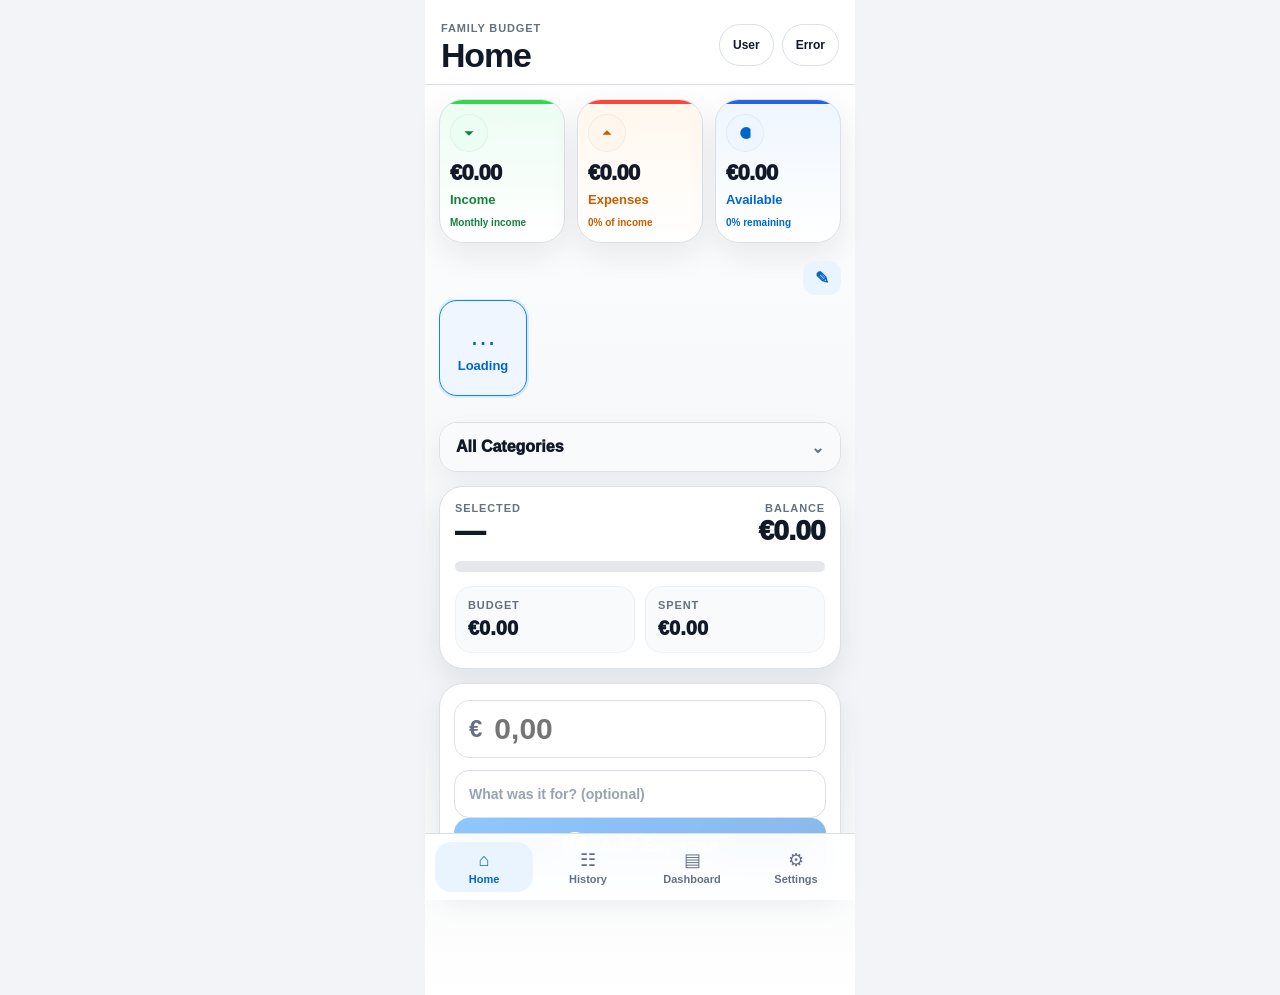
==== home-v2/index.html @ cb3c1483 "Phase 15.2 performance fix" ====
<!doctype html>
<html lang="el">
<head>
<meta charset="UTF-8"><meta name="viewport" content="width=device-width,initial-scale=1,viewport-fit=cover">
<title>Family Budget — Phase 15.2 Performance Fix</title>
<link rel="stylesheet" href="home-v2.css">
</head>
<body>
<main class="app">
<header class="header">
      <div><span>Family Budget</span><h1 id="pageTitleV2">Home</h1></div>

      <div class="header-controls-v2">
        <div class="user-picker-v2">
          <button id="userPillV2" type="button">User</button>
          <div id="userMenuV2" class="header-menu-v2 hidden"></div>
        </div>

        <div class="month-picker-v2">
          <button id="monthPill" type="button">Loading...</button>
          <div id="monthMenuV2" class="header-menu-v2 hidden"></div>
        </div>
      </div>
    </header>

<div id="homeView"><section class="summary">
<article class="card income"><i></i><div class="icon" aria-hidden="true">
      <svg viewBox="0 0 24 24"><path d="M12 3v12"/><path d="m7 10 5 5 5-5"/><path d="M5 21h14"/></svg>
    </div><strong id="incomeValue">€0.00</strong><span>Income</span><small>Monthly income</small></article>
<article class="card expenses"><i></i><div class="icon" aria-hidden="true">
      <svg viewBox="0 0 24 24"><path d="M12 21V9"/><path d="m7 14 5-5 5 5"/><path d="M5 3h14"/></svg>
    </div><strong id="expensesValue">€0.00</strong><span>Expenses</span><small id="expensesMeta">0% of income</small></article>
<article class="card available"><i></i><div class="icon" aria-hidden="true">
      <svg viewBox="0 0 24 24"><path d="M18 7.5A6.5 6.5 0 1 0 18 16.5"/><path d="M5 10h8"/><path d="M5 14h8"/></svg>
    </div><strong id="availableValue">€0.00</strong><span>Available</span><small id="availableMeta">0% remaining</small></article>
</section>

<section class="quick">
  <div class="quick-tools-v2">
    <button id="editQuickBtn" type="button" aria-label="Edit quick categories">✎</button>
  </div>
  <div id="quickCategories" class="chips">
    <button class="chip active"><span>…</span><strong>Loading</strong></button>
  </div>
</section>

<details class="all-categories-v2">
  <summary>All Categories</summary>
  <div class="all-categories-content-v2">
    <select id="categorySelectV2"></select>
  </div>
</details>

<section id="categoryStatusCardV2" class="category-status-v2">
  <div class="category-status-head-v2">
    <div>
      <span>Selected</span>
      <strong id="selectedCategoryNameV2">—</strong>
    </div>
    <div class="category-balance-v2">
      <span>Balance</span>
      <strong id="categoryBalanceV2">€0.00</strong>
    </div>
  </div>

  <div class="category-progress-track-v2">
    <div id="categoryProgressFillV2" class="category-progress-fill-v2"></div>
  </div>

  <div class="category-stats-v2">
    <div>
      <span>Budget</span>
      <strong id="categoryBudgetV2">€0.00</strong>
    </div>
    <div>
      <span>Spent</span>
      <strong id="categorySpentV2">€0.00</strong>
    </div>
  </div>
</section>

<section class="amount">

<div class="amount-field"><span>€</span><input id="amountInputV2" placeholder="0,00" inputmode="decimal"></div>
      <div class="expense-note-field-v2">
        <input id="expenseNoteV2" type="text" maxlength="80" placeholder="What was it for? (optional)" autocomplete="off">
      </div>
<button id="addExpenseBtnV2" class="add" type="button"><span>＋</span>Add Expense</button>
</section>

<div id="homeMessage" class="home-message hidden"></div>

</div>

    
    <section id="historyViewV2" class="history-view-v2 hidden">
      <section class="history-hero-v2">
        <div>
          <span>Transactions</span>
          <strong id="historyCountV2">0</strong>
        </div>
        <div>
          <span>Total</span>
          <strong id="historyTotalV2">€0.00</strong>
        </div>
      </section>

      <section class="history-controls-v2">
        <label>
          <span>Month</span>
          <select id="historyMonthFilterV2"></select>
        </label>

        <label>
          <span>User</span>
          <select id="historyUserFilterV2"></select>
        </label>

        <button id="refreshHistoryBtnV2" type="button">Refresh</button>
      </section>

      <div id="historyStatusV2" class="history-status-v2">History is ready.</div>
      <div id="historyListV2" class="history-list-v2"></div>
    </section>


    <section id="dashboardViewV2" class="dashboard-view-v2 hidden">
      <section class="dashboard-summary-v2">
        <article class="dashboard-card-v2 income"><span>Income</span><strong id="dashboardIncomeV2">€0.00</strong></article>
        <article class="dashboard-card-v2 expenses"><span>Expenses</span><strong id="dashboardExpensesV2">€0.00</strong></article>
        <article class="dashboard-card-v2 available"><span>Available</span><strong id="dashboardAvailableV2">€0.00</strong></article>
      </section>
      <section class="dashboard-overview-v2">
        <div class="dashboard-overview-head-v2">
          <div><span>Monthly progress</span><strong id="dashboardSpentPercentV2">0%</strong></div>
          <button id="refreshDashboardBtnV2" type="button">Refresh</button>
        </div>
        <div class="dashboard-progress-track-v2"><div id="dashboardProgressFillV2" class="dashboard-progress-fill-v2"></div></div>
      </section>
      <section class="user-spending-donut-v2" aria-label="Spending by user">
        <div class="donut-wrap-v2">
          <svg class="donut-svg-v2" viewBox="0 0 220 220" role="img" aria-label="User spending proportions">
            <circle class="donut-track-v2" cx="110" cy="110" r="76"></circle>
            <circle id="donutChristosV2" class="donut-segment-v2 christos" cx="110" cy="110" r="76"></circle>
            <circle id="donutGiannaV2" class="donut-segment-v2 gianna" cx="110" cy="110" r="76"></circle>
          </svg>

          <div class="donut-center-v2">
            <div class="donut-user-v2">
              <span class="person-icon-v2 man" aria-hidden="true">
                <i class="person-head-v2"></i><i class="person-body-v2"></i>
              </span>
              <strong id="donutChristosPercentV2">0%</strong>
              <small>Χρήστος</small>
            </div>

            <div class="donut-divider-v2"></div>

            <div class="donut-user-v2">
              <span class="person-icon-v2 woman" aria-hidden="true">
                <i class="person-head-v2"></i><i class="person-body-v2"></i>
              </span>
              <strong id="donutGiannaPercentV2">0%</strong>
              <small>Γιάννα</small>
            </div>
          </div>
        </div>

        <div class="donut-amounts-v2">
          <span><i class="dot-v2 christos"></i><strong id="donutChristosAmountV2">€0</strong></span>
          <span><i class="dot-v2 gianna"></i><strong id="donutGiannaAmountV2">€0</strong></span>
        </div>
      </section>

      <section class="income-editor-v2">
        <div class="dashboard-section-title-v2">
          <h2>Income Sources</h2>
          <strong id="incomeEditorTotalV2">€0</strong>
        </div>

        <div class="income-source-grid-v2">
          <label><span>EMSA</span><input id="incomeEmsaV2" type="number" inputmode="decimal" min="0" step="0.01"></label>
          <label><span>ΘΕΜΑ</span><input id="incomeThemaV2" type="number" inputmode="decimal" min="0" step="0.01"></label>
          <label><span>GIOCHI</span><input id="incomeGiochiV2" type="number" inputmode="decimal" min="0" step="0.01"></label>
          <label><span>OTHER</span><input id="incomeOtherV2" type="number" inputmode="decimal" min="0" step="0.01"></label>
        </div>

        <button id="saveIncomeSourcesBtnV2" class="save-income-btn-v2" type="button">Save Income</button>
      </section>

      <section class="dashboard-categories-v2">
        <div class="dashboard-section-title-v2"><h2>Categories</h2><span id="dashboardCategoryCountV2">0</span></div>
        <div id="dashboardCategoryListV2" class="dashboard-category-list-v2"></div>
      </section>
    </section>

<section id="settingsView" class="settings-view hidden">
      <div class="settings-simple-head-v2">
        <h2>Settings</h2>
      </div>

      <details class="settings-menu-v2">
        <summary>Quick Categories</summary>
        <div class="settings-menu-content-v2">
          <p>Select up to 8 categories. Changes are saved on this device.</p>
          <div id="quickCategorySettings" class="settings-list"></div>
        </div>
      </details>


      <details class="settings-menu-v2" id="manageCategoriesMenuV2">
        <summary>Manage Categories</summary>
        <div class="settings-menu-content-v2">
          <p>Create, rename, reorder or remove expense categories. Icons use stable library IDs.</p>

          <div class="category-editor-card-v2">
            <input id="categoryNameInputV2" type="text" maxlength="40" placeholder="Category name">
            <input id="categoryBudgetInputV2" type="number" inputmode="decimal" min="0" step="0.01" placeholder="Initial budget">
            <label class="category-editor-label-v2">Icon
              <select id="categoryIconSelectV2"></select>
            </label>
            <label class="category-editor-label-v2">SVG Color
              <input id="categoryIconColorInputV2" type="color" value="#6f8f7a">
            </label>
            <label class="category-editor-label-v2">Background Color
              <input id="categoryBackgroundColorInputV2" type="color" value="#eef3ef">
            </label>
            <label class="category-transparent-label-v2">
              <input id="categoryTransparentBackgroundV2" type="checkbox">
              <span>Transparent background</span>
            </label>
            <div id="categoryStylePreviewV2" class="category-style-preview-v2" aria-label="Icon style preview"></div>
            <button id="addCategoryBtnV2" class="save-budgets-btn-v2" type="button">Add Category</button>
          </div>

          <div id="manageCategoryListV2" class="manage-category-list-v2"></div>
        </div>
      </details>

      <details class="settings-menu-v2">
        <summary>Edit Budget</summary>
        <div class="settings-menu-content-v2">
          <p>Edit the monthly budget for each expense category.</p>
          <div id="editBudgetListV2" class="edit-budget-list-v2"></div>
          <button id="saveBudgetsBtnV2" class="save-budgets-btn-v2" type="button">
            Save Budgets
          </button>
        </div>
      </details>

      <details class="settings-menu-v2">
        <summary>Month Management</summary>
        <div class="settings-menu-content-v2">
          <select id="monthManagementSelectV2"></select>

          <button id="createNextMonthBtnV2" class="month-action-v2 create" type="button">
            Create Next Month
          </button>

          <button id="clearMonthBtnV2" class="month-action-v2 clear" type="button">
            Clear Month Data
          </button>

          <button id="deleteMonthBtnV2" class="month-action-v2 delete" type="button">
            Delete Month
          </button>

          <p>
            Create makes the next month from the latest monthly sheet.
            Clear resets monthly expenses and removes that month's history.
            Delete removes the entire monthly sheet and its history.
          </p>
        </div>
      </details>
    </section>

    <nav>
      <button id="homeNavBtn" class="active" type="button">⌂<span>Home</span></button>
      <button id="historyNavBtn" type="button">☷<span>History</span></button>
      <button id="dashboardNavBtn" type="button">▤<span>Dashboard</span></button>
      <button id="settingsNavBtn" type="button">⚙<span>Settings</span></button>
    </nav>
</main>
<script src="config.js"></script>
<script src="home-v2.js"></script>
</body>
</html>
---- home-v2/home-v2.css ----
:root{--bg:#f6f7fb;--surface:#fff;--text:#101828;--muted:#667085;--line:#e4e7ec;--green:#16a34a;--red:#ef4444;--blue:#2563eb;--purple:#6d28d9;--shadow:0 14px 36px rgba(16,24,40,.075)}
*{box-sizing:border-box;-webkit-tap-highlight-color:transparent}body{margin:0;background:#d7dce7;font-family:-apple-system,BlinkMacSystemFont,"SF Pro Display","Segoe UI",Arial,sans-serif;color:var(--text)}
.app{width:min(430px,100vw);min-height:100vh;margin:0 auto;background:linear-gradient(180deg,#fff 0%,var(--bg) 70%,#fff 100%);padding-bottom:92px}
.header{display:flex;align-items:flex-end;justify-content:space-between;padding:calc(18px + env(safe-area-inset-top)) 16px 12px;background:rgba(255,255,255,.94);border-bottom:1px solid rgba(16,24,40,.06)}
.header span{color:var(--muted);font-size:11px;font-weight:850;letter-spacing:.08em;text-transform:uppercase}.header h1{margin:2px 0 0;font-size:34px;line-height:1;letter-spacing:-1.2px}
.header button{border:1px solid #dde3ec;background:#f8fafc;color:var(--text);border-radius:999px;padding:12px 15px;font-size:13px;font-weight:900}
.summary{display:grid;grid-template-columns:1fr 1fr;gap:12px;padding:14px}
.card{position:relative;min-height:138px;overflow:hidden;border:1px solid var(--line);border-radius:24px;padding:16px 14px 14px;background:#fff;box-shadow:var(--shadow)}
.card i{position:absolute;left:0;top:0;right:0;height:4px}.card .icon{width:44px;height:44px;display:grid;place-items:center;border-radius:50%;background:rgba(255,255,255,.8);box-shadow:inset 0 0 0 1px rgba(16,24,40,.05);font-size:24px;font-weight:900;margin-bottom:12px}
.card strong{display:block;font-size:28px;line-height:1;letter-spacing:-1px;font-weight:950;margin-bottom:8px}.card span{display:block;font-size:15px;font-weight:900;margin-bottom:5px}.card small{color:var(--muted);font-size:12px;font-weight:800}
.income{background:linear-gradient(180deg,#ecfdf3 0%,#fff 100%)}.income i{background:var(--green)}.income span{color:#14833b}
.expenses{background:linear-gradient(180deg,#fff1f2 0%,#fff 100%)}.expenses i{background:var(--red)}.expenses span{color:#dc2626}
.available{grid-column:1/-1;background:linear-gradient(180deg,#eff6ff 0%,#fff 100%)}.available i{background:var(--blue)}.available span{color:var(--blue)}.available strong{font-size:36px}
.quick{padding:0 14px;margin:4px 0 18px}.title{display:flex;align-items:center;justify-content:space-between;margin-bottom:12px}.title h2{margin:0;font-size:22px;line-height:1;letter-spacing:-.45px}
.title button{width:38px;height:34px;border:0;border-radius:12px;background:#f4f0ff;color:var(--purple);font-size:17px;font-weight:900}
.chips{display:flex;gap:10px;overflow-x:auto;padding:1px 0 8px;scrollbar-width:none}.chips::-webkit-scrollbar{display:none}
.chip{flex:0 0 88px;height:96px;border-radius:18px;border:1px solid #dce2ea;background:#fff;color:var(--text);box-shadow:0 10px 26px rgba(16,24,40,.06);display:flex;flex-direction:column;align-items:center;justify-content:center;gap:8px;padding:10px}
.chip span{font-size:27px;line-height:1}.chip strong{font-size:13px;font-weight:850;white-space:nowrap}.chip.active{border-color:var(--green);background:#ecfdf3;color:#087531;box-shadow:0 0 0 2px rgba(22,163,74,.13),0 10px 26px rgba(16,24,40,.06)}
.amount{margin:0 14px 14px;padding:14px;border:1px solid var(--line);border-radius:24px;background:#fff;box-shadow:var(--shadow)}
.amount-title{display:flex;justify-content:space-between;align-items:center;margin-bottom:10px}.amount-title label{font-size:18px;font-weight:950}.amount-title span{border:1px solid var(--line);background:#f3f4f6;border-radius:999px;padding:7px 12px;font-size:12px;font-weight:850}
.amount-field{height:58px;border:1px solid #dce2ea;border-radius:15px;display:flex;align-items:center;gap:10px;padding:0 14px;margin-bottom:12px}.amount-field span{color:var(--muted);font-size:24px;font-weight:850}.amount-field input{width:100%;border:0;outline:0;font-size:30px;font-weight:850;color:var(--text);background:transparent}
.add{width:100%;min-height:56px;border:0;border-radius:15px;color:#fff;background:linear-gradient(135deg,#11a052,#087a3b);box-shadow:0 14px 28px rgba(8,122,59,.22);font-size:19px;font-weight:950;display:flex;align-items:center;justify-content:center;gap:10px}
.add span{width:28px;height:28px;display:grid;place-items:center;border-radius:50%;background:#fff;color:#0b8a43}
.advanced{margin:0 14px 90px;border-radius:20px;border:1px solid var(--line);background:#fff;box-shadow:0 12px 30px rgba(16,24,40,.05);overflow:hidden}.advanced summary{padding:16px;cursor:pointer;list-style:none;background:#faf7ff;color:var(--purple);font-weight:950}
.advanced-content{display:grid;gap:10px;padding:14px}.user,select{width:100%;min-height:46px;border:1px solid var(--line);border-radius:15px;background:#fff;color:var(--text);font-weight:850;padding:0 14px}.user.active{background:#ecfdf3;color:#087531;border-color:var(--green)}
nav{position:fixed;left:50%;bottom:0;transform:translateX(-50%);width:min(430px,100vw);display:grid;grid-template-columns:repeat(4,1fr);gap:6px;padding:8px 10px calc(8px + env(safe-area-inset-bottom));background:rgba(255,255,255,.94);border-top:1px solid var(--line);backdrop-filter:blur(18px)}
nav button{min-height:50px;border:0;border-radius:16px;background:transparent;color:var(--muted);display:flex;flex-direction:column;align-items:center;justify-content:center;gap:2px;font-size:18px}nav button span{font-size:11px;font-weight:850}nav button.active{background:#ede9fe;color:var(--purple)}


/* Phase 3.1 — Configurable Quick Categories */
.hidden{display:none!important}

.settings-view{
  padding:18px 14px 110px;
  min-height:calc(100vh - 80px);
  background:linear-gradient(180deg,#fff 0%,var(--bg) 100%);
}

.settings-head{
  display:flex;
  align-items:center;
  justify-content:space-between;
  gap:16px;
  margin-bottom:8px;
}

.settings-head span{
  color:var(--muted);
  font-size:11px;
  font-weight:850;
  letter-spacing:.08em;
  text-transform:uppercase;
}

.settings-head h2{
  margin:2px 0 0;
  font-size:30px;
  letter-spacing:-.8px;
}

.settings-head button{
  border:0;
  border-radius:999px;
  padding:10px 16px;
  background:#ede9fe;
  color:var(--purple);
  font-weight:900;
}

.settings-view>p{
  margin:0 0 16px;
  color:var(--muted);
  font-size:14px;
  line-height:1.45;
}

.settings-list{
  display:grid;
  gap:10px;
}

.settings-category{
  min-height:58px;
  display:grid;
  grid-template-columns:42px 1fr auto;
  align-items:center;
  gap:12px;
  padding:9px 12px;
  border:1px solid var(--line);
  border-radius:17px;
  background:#fff;
  box-shadow:0 8px 22px rgba(16,24,40,.05);
}

.settings-category .settings-icon{
  width:42px;
  height:42px;
  display:grid;
  place-items:center;
  border-radius:13px;
  background:#f8fafc;
  font-size:22px;
}

.settings-category strong{
  display:block;
  font-size:14px;
  line-height:1.2;
}

.settings-category small{
  display:block;
  margin-top:3px;
  color:var(--muted);
  font-size:11px;
}

.settings-category input{
  width:22px;
  height:22px;
  accent-color:var(--green);
}

.settings-category.disabled{
  opacity:.48;
}


/* Phase 5 — Integration */
.month-picker-v2{
  position:relative;
}

.month-menu-v2{
  position:absolute;
  right:0;
  top:calc(100% + 8px);
  z-index:50;
  min-width:150px;
  max-height:260px;
  overflow:auto;
  padding:6px;
  border:1px solid var(--line);
  border-radius:16px;
  background:#fff;
  box-shadow:0 18px 48px rgba(16,24,40,.16);
}

.month-menu-v2 button{
  width:100%;
  min-height:42px;
  border:0;
  border-radius:11px;
  padding:0 12px;
  text-align:left;
  background:transparent;
  color:var(--text);
  font-weight:850;
}

.month-menu-v2 button.active{
  background:#ede9fe;
  color:var(--purple);
}

.user-grid-v2{
  display:grid;
  grid-template-columns:1fr 1fr;
  gap:10px;
}

.home-message{
  position:fixed;
  left:50%;
  bottom:88px;
  transform:translateX(-50%);
  z-index:90;
  width:min(390px,calc(100vw - 28px));
  padding:13px 15px;
  border-radius:15px;
  background:#101828;
  color:#fff;
  font-size:14px;
  font-weight:800;
  text-align:center;
  box-shadow:0 16px 40px rgba(16,24,40,.24);
}

.home-message.success{background:#087a3b}
.home-message.error{background:#b42318}

.add:disabled{
  opacity:.46;
  box-shadow:none;
  cursor:not-allowed;
}


/* Phase 5.1 — Home layout refinement */
.header{
  align-items:center;
}

.header-controls-v2{
  display:flex;
  align-items:center;
  gap:8px;
}

.user-picker-v2,
.month-picker-v2{
  position:relative;
}

.user-picker-v2>button,
.month-picker-v2>button{
  min-height:42px;
  border:1px solid #dde3ec;
  background:#f8fafc;
  color:var(--text);
  border-radius:999px;
  padding:0 13px;
  font-size:12px;
  font-weight:900;
  white-space:nowrap;
}

.header-menu-v2{
  position:absolute;
  right:0;
  top:calc(100% + 8px);
  z-index:70;
  min-width:145px;
  max-height:270px;
  overflow:auto;
  padding:6px;
  border:1px solid var(--line);
  border-radius:16px;
  background:#fff;
  box-shadow:0 18px 48px rgba(16,24,40,.16);
}

.header-menu-v2 button{
  width:100%;
  min-height:42px;
  border:0;
  border-radius:11px;
  padding:0 12px;
  text-align:left;
  background:transparent;
  color:var(--text);
  font-weight:850;
}

.header-menu-v2 button.active{
  background:#ecfdf3;
  color:#087531;
}

.quick{
  position:relative;
  padding-top:2px;
  margin-top:2px;
}

.quick-tools-v2{
  display:flex;
  justify-content:flex-end;
  height:34px;
  margin-bottom:4px;
}

.quick-tools-v2 button{
  width:38px;
  height:34px;
  border:0;
  border-radius:12px;
  background:#f4f0ff;
  color:var(--purple);
  font-size:17px;
  font-weight:900;
}

.all-categories-v2{
  margin:0 14px 14px;
  border:1px solid var(--line);
  border-radius:18px;
  background:#fff;
  box-shadow:0 10px 26px rgba(16,24,40,.05);
  overflow:hidden;
}

.all-categories-v2 summary{
  list-style:none;
  cursor:pointer;
  padding:15px 16px;
  color:var(--purple);
  background:#faf7ff;
  font-weight:950;
}

.all-categories-v2 summary::-webkit-details-marker{
  display:none;
}

.all-categories-v2 summary::after{
  content:"⌄";
  float:right;
  color:var(--muted);
}

.all-categories-v2[open] summary::after{
  transform:rotate(180deg);
}

.all-categories-content-v2{
  padding:12px 14px 14px;
}

.all-categories-content-v2 select{
  width:100%;
  min-height:48px;
  border:1px solid var(--line);
  border-radius:14px;
  background:#fff;
  color:var(--text);
  font-weight:850;
  padding:0 14px;
}

.category-status-v2{
  margin:0 14px 14px;
  padding:15px;
  border:1px solid var(--line);
  border-radius:24px;
  background:#fff;
  box-shadow:var(--shadow);
}

.category-status-head-v2{
  display:flex;
  align-items:flex-start;
  justify-content:space-between;
  gap:16px;
}

.category-status-head-v2 span,
.category-stats-v2 span{
  display:block;
  color:var(--muted);
  font-size:11px;
  font-weight:900;
  letter-spacing:.08em;
  text-transform:uppercase;
}

.category-status-head-v2 strong{
  display:block;
  margin-top:3px;
  color:var(--text);
  font-size:30px;
  line-height:1;
  font-weight:950;
  letter-spacing:-.7px;
}

.category-balance-v2{
  text-align:right;
}

.category-balance-v2 strong{
  font-size:28px;
}

.category-progress-track-v2{
  height:11px;
  margin:14px 0;
  overflow:hidden;
  border-radius:999px;
  background:#e5e7eb;
}

.category-progress-fill-v2{
  width:0;
  height:100%;
  border-radius:999px;
  background:#22c55e;
  transition:width .22s ease, background-color .22s ease;
}

.category-progress-fill-v2.warning{
  background:#f59e0b;
}

.category-progress-fill-v2.danger{
  background:#ef4444;
}

.category-stats-v2{
  display:grid;
  grid-template-columns:1fr 1fr;
  gap:10px;
}

.category-stats-v2>div{
  padding:12px;
  border:1px solid #eef2f7;
  border-radius:16px;
  background:#f8fafc;
}

.category-stats-v2 strong{
  display:block;
  margin-top:6px;
  color:var(--text);
  font-size:20px;
  font-weight:950;
}

@media (max-width:380px){
  .header{
    align-items:flex-start;
  }

  .header-controls-v2{
    flex-direction:column;
    align-items:stretch;
    gap:5px;
  }

  .user-picker-v2>button,
  .month-picker-v2>button{
    min-height:36px;
    padding:0 10px;
    font-size:11px;
  }
}

/* Phase 5.2 — Clean Amount */
.amount{padding-top:16px}
.amount-field{margin-top:0}


/* Phase 6 — History V2 */
.history-view-v2{
  padding:14px 14px 108px;
  min-height:calc(100vh - 82px);
  background:linear-gradient(180deg,#ffffff 0%,var(--bg) 100%);
}

.history-hero-v2{
  display:grid;
  grid-template-columns:1fr 1fr;
  gap:12px;
  margin-bottom:14px;
}

.history-hero-v2>div{
  min-height:118px;
  padding:16px;
  border:1px solid var(--line);
  border-radius:24px;
  background:#fff;
  box-shadow:var(--shadow);
}

.history-hero-v2>div:first-child{
  background:linear-gradient(180deg,#f5f3ff 0%,#fff 100%);
}

.history-hero-v2>div:last-child{
  background:linear-gradient(180deg,#eff6ff 0%,#fff 100%);
}

.history-hero-v2 span{
  display:block;
  color:var(--muted);
  font-size:12px;
  font-weight:900;
  letter-spacing:.06em;
  text-transform:uppercase;
}

.history-hero-v2 strong{
  display:block;
  margin-top:12px;
  color:var(--text);
  font-size:30px;
  line-height:1;
  font-weight:950;
  letter-spacing:-.9px;
}

.history-controls-v2{
  display:grid;
  grid-template-columns:1fr 1fr;
  gap:10px;
  margin-bottom:12px;
}

.history-controls-v2 label{
  display:grid;
  gap:6px;
}

.history-controls-v2 label span{
  color:var(--muted);
  font-size:12px;
  font-weight:900;
}

.history-controls-v2 select{
  width:100%;
  min-height:48px;
  border:1px solid var(--line);
  border-radius:15px;
  background:#fff;
  color:var(--text);
  padding:0 12px;
  font-size:14px;
  font-weight:850;
  box-shadow:0 8px 20px rgba(16,24,40,.04);
}

.history-controls-v2>button{
  grid-column:1 / -1;
  min-height:48px;
  border:0;
  border-radius:15px;
  background:#ede9fe;
  color:var(--purple);
  font-size:15px;
  font-weight:950;
}

.history-status-v2{
  margin:4px 0 12px;
  color:var(--muted);
  font-size:12px;
  font-weight:800;
  text-align:center;
}

.history-list-v2{
  display:grid;
  gap:10px;
}

.history-item-v2{
  display:grid;
  grid-template-columns:46px 1fr auto;
  gap:12px;
  align-items:center;
  padding:13px;
  border:1px solid var(--line);
  border-radius:20px;
  background:#fff;
  box-shadow:0 10px 26px rgba(16,24,40,.05);
}

.history-icon-v2{
  width:46px;
  height:46px;
  display:grid;
  place-items:center;
  border-radius:15px;
  background:#f8fafc;
  font-size:23px;
}

.history-main-v2{
  min-width:0;
}

.history-main-v2 strong{
  display:block;
  overflow:hidden;
  color:var(--text);
  font-size:15px;
  font-weight:950;
  text-overflow:ellipsis;
  white-space:nowrap;
}

.history-meta-v2{
  display:block;
  margin-top:5px;
  color:var(--muted);
  font-size:11px;
  font-weight:800;
  line-height:1.35;
}

.history-action-v2{
  display:inline-flex;
  align-items:center;
  margin-top:7px;
  padding:4px 8px;
  border-radius:999px;
  font-size:10px;
  font-weight:950;
  text-transform:uppercase;
}

.history-action-v2.added{
  background:#ecfdf3;
  color:#087531;
}

.history-action-v2.undo,
.history-action-v2.undone{
  background:#fff7ed;
  color:#b54708;
}

.history-side-v2{
  text-align:right;
}

.history-side-v2 strong{
  display:block;
  color:var(--text);
  font-size:17px;
  font-weight:950;
  white-space:nowrap;
}

.history-delete-v2{
  width:auto;
  min-height:32px;
  margin-top:7px;
  padding:0 10px;
  border:1px solid #fecaca;
  border-radius:11px;
  background:#fff1f2;
  color:#b42318;
  font-size:11px;
  font-weight:900;
}

.history-empty-v2{
  padding:22px 16px;
  border:1px dashed #d0d5dd;
  border-radius:20px;
  background:#fff;
  color:var(--muted);
  font-size:14px;
  font-weight:850;
  text-align:center;
}

@media (max-width:370px){
  .history-item-v2{
    grid-template-columns:42px 1fr;
  }

  .history-side-v2{
    grid-column:2;
    text-align:left;
  }
}

/* Phase 7 — Dashboard V2 */
.dashboard-view-v2{padding:14px 14px 108px;min-height:calc(100vh - 82px);background:linear-gradient(180deg,#fff 0%,var(--bg) 100%)}
.dashboard-summary-v2{display:grid;grid-template-columns:1fr 1fr;gap:12px;margin-bottom:14px}
.dashboard-card-v2{min-height:118px;padding:16px;border:1px solid var(--line);border-radius:24px;background:#fff;box-shadow:var(--shadow)}
.dashboard-card-v2.income{background:linear-gradient(180deg,#ecfdf3 0%,#fff 100%)}
.dashboard-card-v2.expenses{background:linear-gradient(180deg,#fff1f2 0%,#fff 100%)}
.dashboard-card-v2.available{grid-column:1/-1;background:linear-gradient(180deg,#eff6ff 0%,#fff 100%)}
.dashboard-card-v2 span,.dashboard-overview-head-v2 span{display:block;color:var(--muted);font-size:12px;font-weight:900;letter-spacing:.06em;text-transform:uppercase}
.dashboard-card-v2 strong{display:block;margin-top:13px;color:var(--text);font-size:30px;line-height:1;font-weight:950;letter-spacing:-.9px}
.dashboard-card-v2.available strong{font-size:36px}
.dashboard-overview-v2,.dashboard-categories-v2{margin-bottom:14px;padding:16px;border:1px solid var(--line);border-radius:24px;background:#fff;box-shadow:var(--shadow)}
.dashboard-overview-head-v2{display:flex;align-items:center;justify-content:space-between;gap:16px}
.dashboard-overview-head-v2 strong{display:block;margin-top:4px;font-size:26px;font-weight:950}
.dashboard-overview-head-v2 button{min-height:40px;padding:0 14px;border:0;border-radius:13px;background:#ede9fe;color:var(--purple);font-weight:950}
.dashboard-progress-track-v2,.dashboard-category-progress-v2{height:10px;margin-top:14px;overflow:hidden;border-radius:999px;background:#e5e7eb}
.dashboard-progress-fill-v2,.dashboard-category-progress-v2>div{height:100%;border-radius:999px;background:#22c55e}
.warning{background:#f59e0b!important}.danger{background:#ef4444!important}
.dashboard-section-title-v2{display:flex;align-items:center;justify-content:space-between;margin-bottom:12px}
.dashboard-section-title-v2 h2{margin:0;font-size:22px}.dashboard-section-title-v2 span{min-width:34px;height:28px;display:grid;place-items:center;border-radius:999px;background:#f2f4f7;color:var(--muted);font-size:12px;font-weight:950}
.dashboard-category-list-v2{display:grid;gap:10px}
.dashboard-category-row-v2{padding:12px;border:1px solid #eef2f7;border-radius:18px;background:#f8fafc}
.dashboard-category-head-v2{display:grid;grid-template-columns:42px 1fr auto;gap:10px;align-items:center}
.dashboard-category-icon-v2{width:42px;height:42px;display:grid;place-items:center;border-radius:13px;background:#fff;font-size:21px}
.dashboard-category-main-v2 strong{display:block;overflow:hidden;text-overflow:ellipsis;white-space:nowrap;font-size:14px;font-weight:950}
.dashboard-category-main-v2 span,.dashboard-category-balance-v2 span{display:block;margin-top:4px;color:var(--muted);font-size:11px;font-weight:800}
.dashboard-category-balance-v2{text-align:right}.dashboard-category-balance-v2 strong{font-size:15px;font-weight:950}
.dashboard-empty-v2{padding:22px 16px;border:1px dashed #d0d5dd;border-radius:20px;color:var(--muted);font-size:14px;font-weight:850;text-align:center}

/* Phase 7.1 */
.summary{grid-template-columns:repeat(3,minmax(0,1fr));align-items:stretch}
.card{min-height:132px;padding:14px 10px 12px}
.card.available{grid-column:auto}
.card .icon{width:38px;height:38px;margin-bottom:10px;font-size:19px}
.card strong,.card.available strong{font-size:22px;letter-spacing:-.7px}
.card span{font-size:13px}
.card small{font-size:10px;line-height:1.25}
@media (max-width:360px){
  .summary{gap:8px;padding-left:10px;padding-right:10px}
  .card{padding-left:8px;padding-right:8px}
  .card strong,.card.available strong{font-size:20px}
}


/* Phase 8 — Editable Income Sources */
.income-editor-v2{
  margin-bottom:14px;
  padding:16px;
  border:1px solid var(--line);
  border-radius:24px;
  background:#fff;
  box-shadow:var(--shadow);
}

.income-editor-v2 .dashboard-section-title-v2 strong{
  color:#087531;
  font-size:20px;
  font-weight:950;
}

.income-source-grid-v2{
  display:grid;
  grid-template-columns:1fr 1fr;
  gap:10px;
}

.income-source-grid-v2 label{
  display:grid;
  gap:6px;
  padding:12px;
  border:1px solid #eef2f7;
  border-radius:16px;
  background:#f8fafc;
}

.income-source-grid-v2 label span{
  color:var(--muted);
  font-size:11px;
  font-weight:900;
  letter-spacing:.06em;
}

.income-source-grid-v2 input{
  width:100%;
  min-width:0;
  border:0;
  outline:0;
  background:transparent;
  color:var(--text);
  font-size:22px;
  font-weight:950;
}

.save-income-btn-v2{
  width:100%;
  min-height:48px;
  margin-top:12px;
  border:0;
  border-radius:15px;
  background:linear-gradient(135deg,#11a052,#087a3b);
  color:#fff;
  font-size:15px;
  font-weight:950;
  box-shadow:0 12px 24px rgba(8,122,59,.18);
}

.save-income-btn-v2:disabled{
  opacity:.5;
  box-shadow:none;
}


/* Phase 8.1 — Animated user spending donut */
.user-spending-donut-v2{
  margin-bottom:14px;
  padding:14px 16px 16px;
  border:1px solid var(--line);
  border-radius:24px;
  background:#fff;
  box-shadow:var(--shadow);
}

.donut-wrap-v2{
  position:relative;
  width:min(100%,280px);
  aspect-ratio:1;
  margin:0 auto;
}

.donut-svg-v2{
  width:100%;
  height:100%;
  overflow:visible;
  transform:rotate(-90deg);
}

.donut-track-v2,
.donut-segment-v2{
  fill:none;
  stroke-width:22;
}

.donut-track-v2{
  stroke:#eef2f7;
}

.donut-segment-v2{
  stroke-linecap:round;
  stroke-dasharray:0 477.522;
  stroke-dashoffset:0;
  transition:stroke-dasharray .7s cubic-bezier(.2,.8,.2,1),
             stroke-dashoffset .7s cubic-bezier(.2,.8,.2,1);
}

.donut-segment-v2.christos{
  stroke:#7c3aed;
}

.donut-segment-v2.gianna{
  stroke:#ec4899;
}

.donut-center-v2{
  position:absolute;
  inset:28%;
  display:grid;
  grid-template-columns:1fr auto 1fr;
  align-items:center;
  gap:8px;
}

.donut-user-v2{
  min-width:0;
  display:grid;
  justify-items:center;
  gap:3px;
  text-align:center;
}

.donut-user-v2 strong{
  color:var(--text);
  font-size:18px;
  line-height:1;
  font-weight:950;
}

.donut-user-v2 small{
  color:var(--muted);
  font-size:10px;
  font-weight:900;
}

.donut-divider-v2{
  width:1px;
  height:54px;
  background:#e5e7eb;
}

.person-icon-v2{
  position:relative;
  width:25px;
  height:31px;
  display:block;
}

.person-head-v2{
  position:absolute;
  left:8px;
  top:1px;
  width:9px;
  height:9px;
  border-radius:50%;
  background:currentColor;
}

.person-body-v2{
  position:absolute;
  left:4px;
  bottom:1px;
  width:17px;
  height:18px;
  background:currentColor;
}

.person-icon-v2.man{
  color:#7c3aed;
}

.person-icon-v2.man .person-body-v2{
  border-radius:8px 8px 4px 4px;
}

.person-icon-v2.woman{
  color:#ec4899;
}

.person-icon-v2.woman .person-body-v2{
  left:3px;
  width:19px;
  clip-path:polygon(50% 0,100% 100%,0 100%);
  border-radius:6px;
}

.donut-amounts-v2{
  display:flex;
  justify-content:center;
  gap:24px;
  margin-top:-3px;
}

.donut-amounts-v2 span{
  display:flex;
  align-items:center;
  gap:7px;
  color:var(--text);
}

.donut-amounts-v2 strong{
  font-size:13px;
  font-weight:950;
}

.dot-v2{
  width:9px;
  height:9px;
  border-radius:50%;
}

.dot-v2.christos{
  background:#7c3aed;
}

.dot-v2.gianna{
  background:#ec4899;
}


/* Phase 8.2 — Refresh button feedback */
#refreshDashboardBtnV2{
  cursor:pointer;
  transition:transform .12s ease, opacity .12s ease, background-color .12s ease;
}

#refreshDashboardBtnV2:hover{
  background:#e4dcff;
}

#refreshDashboardBtnV2:active{
  transform:scale(.96);
}

#refreshDashboardBtnV2:disabled{
  opacity:.55;
  cursor:wait;
}


/* Phase 9 — Month Management */
.month-management-v2{
  margin-top:18px;
  padding:15px;
  border:1px solid var(--line);
  border-radius:20px;
  background:#fff;
  box-shadow:0 10px 28px rgba(16,24,40,.05);
}

.month-management-head-v2 span{
  display:block;
  color:var(--muted);
  font-size:11px;
  font-weight:900;
  letter-spacing:.08em;
  text-transform:uppercase;
}

.month-management-head-v2 strong{
  display:block;
  margin-top:4px;
  color:var(--text);
  font-size:18px;
  font-weight:950;
}

.month-management-v2 select{
  width:100%;
  min-height:48px;
  margin-top:14px;
  border:1px solid var(--line);
  border-radius:14px;
  background:#fff;
  color:var(--text);
  padding:0 13px;
  font-size:14px;
  font-weight:850;
}

.month-action-v2{
  width:100%;
  min-height:48px;
  margin-top:10px;
  border-radius:14px;
  font-size:14px;
  font-weight:950;
}

.month-action-v2.clear{
  border:1px solid #fdba74;
  background:#fff7ed;
  color:#b54708;
}

.month-action-v2.delete{
  border:1px solid #fca5a5;
  background:#fff1f2;
  color:#b42318;
}

.month-action-v2:disabled{
  opacity:.5;
  cursor:wait;
}

.month-management-v2 p{
  margin:12px 2px 0;
  color:var(--muted);
  font-size:11px;
  font-weight:750;
  line-height:1.45;
}


/* Phase 9.1 — Create Next Month */
.month-action-v2.create{
  border:1px solid #86efac;
  background:#f0fdf4;
  color:#087531;
}

.month-action-v2.create:active{
  transform:scale(.985);
}


/* Phase 9.2 — Settings Cleanup */
.settings-view{
  padding-top:16px;
}

.settings-simple-head-v2{
  margin-bottom:14px;
}

.settings-simple-head-v2 h2{
  margin:0;
  color:var(--text);
  font-size:30px;
  font-weight:950;
  letter-spacing:-.8px;
}

.settings-menu-v2{
  margin-bottom:12px;
  overflow:hidden;
  border:1px solid var(--line);
  border-radius:20px;
  background:#fff;
  box-shadow:0 10px 28px rgba(16,24,40,.05);
}

.settings-menu-v2 summary{
  list-style:none;
  cursor:pointer;
  padding:17px 16px;
  color:var(--text);
  font-size:16px;
  font-weight:950;
}

.settings-menu-v2 summary::-webkit-details-marker{
  display:none;
}

.settings-menu-v2 summary::after{
  content:"⌄";
  float:right;
  color:var(--muted);
  transition:transform .18s ease;
}

.settings-menu-v2[open] summary::after{
  transform:rotate(180deg);
}

.settings-menu-content-v2{
  padding:0 14px 14px;
  border-top:1px solid #f0f2f5;
}

.settings-menu-content-v2>p{
  margin:12px 2px 14px;
  color:var(--muted);
  font-size:12px;
  font-weight:750;
  line-height:1.45;
}

.settings-menu-content-v2 .settings-list{
  margin-top:12px;
}

.settings-menu-content-v2 #monthManagementSelectV2{
  width:100%;
  min-height:48px;
  margin-top:14px;
  border:1px solid var(--line);
  border-radius:14px;
  background:#fff;
  color:var(--text);
  padding:0 13px;
  font-size:14px;
  font-weight:850;
}


/* Phase 9.3 — Edit Budget */
.edit-budget-list-v2{
  display:grid;
  gap:10px;
  margin-top:12px;
}

.edit-budget-row-v2{
  display:grid;
  grid-template-columns:42px 1fr minmax(92px,120px);
  gap:10px;
  align-items:center;
  padding:10px 12px;
  border:1px solid #eef2f7;
  border-radius:16px;
  background:#f8fafc;
}

.edit-budget-icon-v2{
  width:42px;
  height:42px;
  display:grid;
  place-items:center;
  border-radius:13px;
  background:#fff;
  font-size:21px;
}

.edit-budget-main-v2{
  min-width:0;
}

.edit-budget-main-v2 strong{
  display:block;
  overflow:hidden;
  color:var(--text);
  font-size:14px;
  font-weight:950;
  text-overflow:ellipsis;
  white-space:nowrap;
}

.edit-budget-main-v2 small{
  display:block;
  margin-top:3px;
  color:var(--muted);
  font-size:10px;
  font-weight:800;
}

.edit-budget-row-v2 input{
  width:100%;
  min-width:0;
  min-height:42px;
  border:1px solid var(--line);
  border-radius:12px;
  background:#fff;
  color:var(--text);
  padding:0 10px;
  font-size:16px;
  font-weight:950;
  text-align:right;
}

.save-budgets-btn-v2{
  width:100%;
  min-height:48px;
  margin-top:12px;
  border:0;
  border-radius:15px;
  background:linear-gradient(135deg,#11a052,#087a3b);
  color:#fff;
  font-size:15px;
  font-weight:950;
  box-shadow:0 12px 24px rgba(8,122,59,.18);
}

.save-budgets-btn-v2:disabled{
  opacity:.5;
  box-shadow:none;
  cursor:wait;
}

@media (max-width:380px){
  .edit-budget-row-v2{
    grid-template-columns:38px 1fr 92px;
    padding-left:9px;
    padding-right:9px;
  }

  .edit-budget-icon-v2{
    width:38px;
    height:38px;
  }
}


/* Phase 10 — Calm Finance Theme
   Primary #0A84FF
   Green   #32D74B
   Orange  #FF9F0A
   Red     #FF453A
   BG      #F2F4F7
   Text    #111827
*/
:root{
  --bg:#F2F4F7;
  --surface:#FFFFFF;
  --text:#111827;
  --muted:#667085;
  --line:#D9E0E8;
  --purple:#0A84FF;
  --green:#32D74B;
  --red:#FF453A;
  --shadow:0 12px 30px rgba(17,24,39,.08);
}

body{
  background:#F2F4F7;
  color:#111827;
}

.header,
nav{
  background:rgba(255,255,255,.94);
  border-color:#D9E0E8;
}

.header>div:first-child>span{
  color:#667085;
}

.user-picker-v2>button,
.month-picker-v2>button{
  background:#FFFFFF;
  border-color:#D9E0E8;
  color:#111827;
}

.header-menu-v2 button.active{
  background:#EAF4FF;
  color:#0066CC;
}

.summary .card{
  border-color:#D9E0E8;
}

.card.income{
  background:linear-gradient(180deg,#ECFDF3 0%,#FFFFFF 100%);
}

.card.expenses{
  background:linear-gradient(180deg,#FFF7ED 0%,#FFFFFF 100%);
}

.card.available{
  background:linear-gradient(180deg,#EFF6FF 0%,#FFFFFF 100%);
}

.card.income span,
.card.income small{
  color:#16803B;
}

.card.expenses span,
.card.expenses small{
  color:#C65D00;
}

.card.available span,
.card.available small{
  color:#0066CC;
}

.quick-tools-v2 button,
.dashboard-overview-head-v2 button,
.history-controls-v2>button{
  background:#EAF4FF;
  color:#0066CC;
}

.chip.active{
  border-color:#0A84FF;
  background:#EFF6FF;
  box-shadow:0 0 0 2px rgba(10,132,255,.12);
}

.chip.active strong{
  color:#0066CC;
}

.all-categories-v2 summary,
.settings-menu-v2 summary{
  background:#F8FAFC;
  color:#111827;
}

.category-progress-fill-v2,
.dashboard-progress-fill-v2,
.dashboard-category-progress-v2>div{
  background:#32D74B;
}

.category-progress-fill-v2.warning,
.dashboard-progress-fill-v2.warning,
.dashboard-category-progress-v2>div.warning{
  background:#FF9F0A !important;
}

.category-progress-fill-v2.danger,
.dashboard-progress-fill-v2.danger,
.dashboard-category-progress-v2>div.danger{
  background:#FF453A !important;
}

.add,
.save-income-btn-v2,
.save-budgets-btn-v2{
  background:linear-gradient(135deg,#0A84FF,#0066CC);
  box-shadow:0 12px 24px rgba(10,132,255,.20);
}

.home-message.success{
  background:#16803B;
}

.home-message.error{
  background:#D92D20;
}

nav button.active{
  background:#EAF4FF;
  color:#0066CC;
}

nav button.active span{
  color:#0066CC;
}

.dashboard-card-v2.income{
  background:linear-gradient(180deg,#ECFDF3 0%,#FFFFFF 100%);
}

.dashboard-card-v2.expenses{
  background:linear-gradient(180deg,#FFF7ED 0%,#FFFFFF 100%);
}

.dashboard-card-v2.available{
  background:linear-gradient(180deg,#EFF6FF 0%,#FFFFFF 100%);
}

.income-editor-v2 .dashboard-section-title-v2 strong{
  color:#16803B;
}

.month-action-v2.create{
  border-color:#86EFAC;
  background:#F0FDF4;
  color:#16803B;
}

.month-action-v2.clear{
  border-color:#FED7AA;
  background:#FFF7ED;
  color:#C65D00;
}

.month-action-v2.delete,
.history-delete-v2{
  border-color:#FECDCA;
  background:#FFF1F0;
  color:#D92D20;
}

.donut-segment-v2.christos{
  stroke:#0A84FF;
}

.donut-segment-v2.gianna{
  stroke:#FF9F0A;
}

.person-icon-v2.man,
.dot-v2.christos{
  color:#0A84FF;
}

.dot-v2.christos{
  background:#0A84FF;
}

.person-icon-v2.woman,
.dot-v2.gianna{
  color:#FF9F0A;
}

.dot-v2.gianna{
  background:#FF9F0A;
}

.settings-category input{
  accent-color:#0A84FF;
}


/* Phase 10.1 — Calm Finance SVG Icons */
.cf-icon-v2{
  width:1.35em;
  height:1.35em;
  display:block;
  fill:none;
  stroke:currentColor;
  stroke-width:1.8;
  stroke-linecap:round;
  stroke-linejoin:round;
}

.card .icon svg{
  width:22px;
  height:22px;
  fill:none;
  stroke:currentColor;
  stroke-width:1.8;
  stroke-linecap:round;
  stroke-linejoin:round;
}

.card.income .icon{
  color:#16803B;
  background:#ECFDF3;
}

.card.expenses .icon{
  color:#C65D00;
  background:#FFF7ED;
}

.card.available .icon{
  color:#0066CC;
  background:#EFF6FF;
}

.chip>span,
.settings-icon,
.history-icon-v2,
.dashboard-category-icon-v2,
.edit-budget-icon-v2{
  color:#0A84FF;
}

.chip.active>span{
  color:#0066CC;
}

.chip>span .cf-icon-v2{
  width:25px;
  height:25px;
  margin:auto;
}

.settings-icon .cf-icon-v2,
.dashboard-category-icon-v2 .cf-icon-v2,
.edit-budget-icon-v2 .cf-icon-v2{
  width:23px;
  height:23px;
  margin:auto;
}

.history-icon-v2 .cf-icon-v2{
  width:24px;
  height:24px;
  margin:auto;
}

.settings-icon,
.history-icon-v2,
.dashboard-category-icon-v2,
.edit-budget-icon-v2{
  background:#EFF6FF;
}

.history-item-v2:nth-child(even) .history-icon-v2,
.dashboard-category-row-v2:nth-child(even) .dashboard-category-icon-v2,
.edit-budget-row-v2:nth-child(even) .edit-budget-icon-v2{
  color:#C65D00;
  background:#FFF7ED;
}


/* Phase 10.2 — Flat Calm Finance icons */
.cf-icon-v2.flat{
  fill:currentColor;
  stroke:none;
}

.card .icon svg{
  fill:currentColor;
  stroke:none;
}

.chip>span,
.settings-icon,
.history-icon-v2,
.dashboard-category-icon-v2,
.edit-budget-icon-v2{
  border-radius:14px;
}

.chip>span .cf-icon-v2.flat{
  width:24px;
  height:24px;
}

.settings-icon .cf-icon-v2.flat,
.dashboard-category-icon-v2 .cf-icon-v2.flat,
.edit-budget-icon-v2 .cf-icon-v2.flat{
  width:22px;
  height:22px;
}

.history-icon-v2 .cf-icon-v2.flat{
  width:23px;
  height:23px;
}

/* Phase 11 — Expense Note */
.expense-note-field-v2{margin-top:10px}
.expense-note-field-v2 input{
  width:100%;min-height:48px;border:1px solid var(--line);border-radius:15px;
  background:#fff;color:var(--text);padding:0 14px;font-size:14px;font-weight:750;outline:0
}
.expense-note-field-v2 input::placeholder{color:#98A2B3}
.expense-note-field-v2 input:focus{border-color:#0A84FF;box-shadow:0 0 0 3px rgba(10,132,255,.10)}
.history-note-v2{display:block;margin-top:5px;color:#344054;font-size:12px;font-weight:850;line-height:1.35}

/* Phase 11.3 — 24x24 custom SVG replacements */
.custom-category-icon-v2{display:block;width:100%;height:100%;color:inherit;overflow:visible}
.chip>span .custom-category-icon-v2{width:24px;height:24px;margin:auto}
.settings-icon .custom-category-icon-v2,.dashboard-category-icon-v2 .custom-category-icon-v2,.edit-budget-icon-v2 .custom-category-icon-v2{width:22px;height:22px;margin:auto}
.history-icon-v2 .custom-category-icon-v2{width:23px;height:23px;margin:auto}


/* Phase 14 — Category Management */
.category-editor-card-v2{display:grid;grid-template-columns:1fr 1fr;gap:10px;padding:14px;border:1px solid var(--line,#e5e8e4);border-radius:18px;background:#fff;margin-bottom:14px}
.category-editor-card-v2>input,.category-editor-card-v2 select,.category-editor-label-v2 input{width:100%;min-height:44px;border:1px solid #dfe5df;border-radius:12px;padding:0 12px;background:#f8faf8;font:inherit;box-sizing:border-box}
.category-editor-label-v2{display:flex;flex-direction:column;gap:6px;font-size:12px;color:#69736b}
.category-editor-label-v2 input[type=color]{padding:5px;height:44px}
.category-editor-card-v2 .save-budgets-btn-v2{grid-column:1/-1;margin-top:2px}
.manage-category-list-v2{display:flex;flex-direction:column;gap:9px}
.manage-category-row-v2{display:grid;grid-template-columns:42px minmax(0,1fr) auto;align-items:center;gap:10px;padding:10px;border:1px solid #e6e9e6;border-radius:15px;background:#fff}
.manage-category-swatch-v2{width:36px;height:36px;border-radius:11px;display:grid;place-items:center;background:color-mix(in srgb,var(--cat-color) 16%,white);color:var(--cat-color)}
.manage-category-swatch-v2 svg{width:22px;height:22px}
.manage-category-main-v2{min-width:0}.manage-category-main-v2 strong,.manage-category-main-v2 small{display:block;white-space:nowrap;overflow:hidden;text-overflow:ellipsis}.manage-category-main-v2 small{color:#7a837d;margin-top:3px}
.manage-category-actions-v2{display:flex;gap:5px}.manage-category-actions-v2 button{width:34px;height:34px;border:0;border-radius:10px;background:#f1f4f1;cursor:pointer}.manage-category-actions-v2 button.danger{color:#b33a3a;background:#fff0f0}
.category-edit-grid-v2{grid-column:1/-1;display:grid;grid-template-columns:1fr 1fr;gap:8px;padding-top:8px}.category-edit-grid-v2 input,.category-edit-grid-v2 select{min-height:40px;border:1px solid #dfe5df;border-radius:10px;padding:0 10px;font:inherit}.category-edit-grid-v2 .wide{grid-column:1/-1}.category-edit-grid-v2 button{min-height:40px;border:0;border-radius:10px;font-weight:700}.category-edit-grid-v2 .save{background:#243f35;color:white}.category-edit-grid-v2 .cancel{background:#eef2ef}
@media(max-width:520px){.category-editor-card-v2{grid-template-columns:1fr}.category-editor-card-v2 .save-budgets-btn-v2{grid-column:1}.manage-category-row-v2{grid-template-columns:38px minmax(0,1fr) auto}.category-edit-grid-v2{grid-template-columns:1fr}}


/* Phase 14.1 — visible Category Management backend/empty state */
.manage-category-empty-v2{
  display:flex;
  flex-direction:column;
  gap:8px;
  margin-top:14px;
  padding:16px;
  border:1px dashed var(--line);
  border-radius:18px;
  background:#f8fafc;
  color:var(--muted);
  line-height:1.45;
}
.manage-category-empty-v2 strong{color:var(--ink)}
.manage-category-empty-v2 span{font-size:14px}
.manage-category-empty-v2 small{font-size:12px}
.manage-category-empty-v2 code{
  padding:2px 5px;
  border-radius:6px;
  background:#eef2f7;
  color:var(--ink);
}


/* Phase 14.2 — separate SVG and background colors */
.category-icon-style-v142{
  width:100%;
  height:100%;
  min-width:0;
  min-height:0;
  display:grid;
  place-items:center;
  border-radius:inherit;
  color:var(--category-icon-color);
  background:var(--category-icon-background);
  box-sizing:border-box;
}
.category-icon-style-v142 svg{
  color:inherit;
}
.manage-category-swatch-v2{
  padding:0;
  overflow:hidden;
  background:transparent;
  color:inherit;
}
.category-style-preview-v2{
  min-height:62px;
  display:grid;
  place-items:center;
  border:1px solid var(--line,#e5e8e4);
  border-radius:14px;
  background:#f8faf8;
}
.category-style-preview-v2 .category-icon-style-v142{
  width:44px;
  height:44px;
  border-radius:13px;
}
.category-style-preview-v2 svg{
  width:24px;
  height:24px;
}
.category-transparent-label-v2{
  display:flex;
  align-items:center;
  gap:9px;
  min-height:44px;
  padding:0 10px;
  border:1px solid #dfe5df;
  border-radius:12px;
  background:#f8faf8;
  color:#69736b;
  font-size:13px;
  box-sizing:border-box;
}
.category-transparent-label-v2 input{
  width:18px !important;
  min-height:18px !important;
  height:18px !important;
  padding:0 !important;
  flex:0 0 auto;
}
.category-edit-grid-v2 label{
  display:flex;
  flex-direction:column;
  gap:5px;
  font-size:12px;
  color:#69736b;
}
.category-edit-grid-v2 label select,
.category-edit-grid-v2 label input[type="color"]{
  width:100%;
  min-height:42px;
  box-sizing:border-box;
}
.category-edit-grid-v2 label input[type="color"]{
  padding:5px;
}


/* Phase 15 — category usage, merge and drag reorder */
.manage-category-row-v2{cursor:grab}
.manage-category-row-v2:active{cursor:grabbing}
.manage-category-row-v2.dragging-v15{opacity:.45;transform:scale(.99)}
.manage-category-main-v2 small{line-height:1.35}
.manage-category-actions-v2 button[data-action="merge"]{font-size:15px}
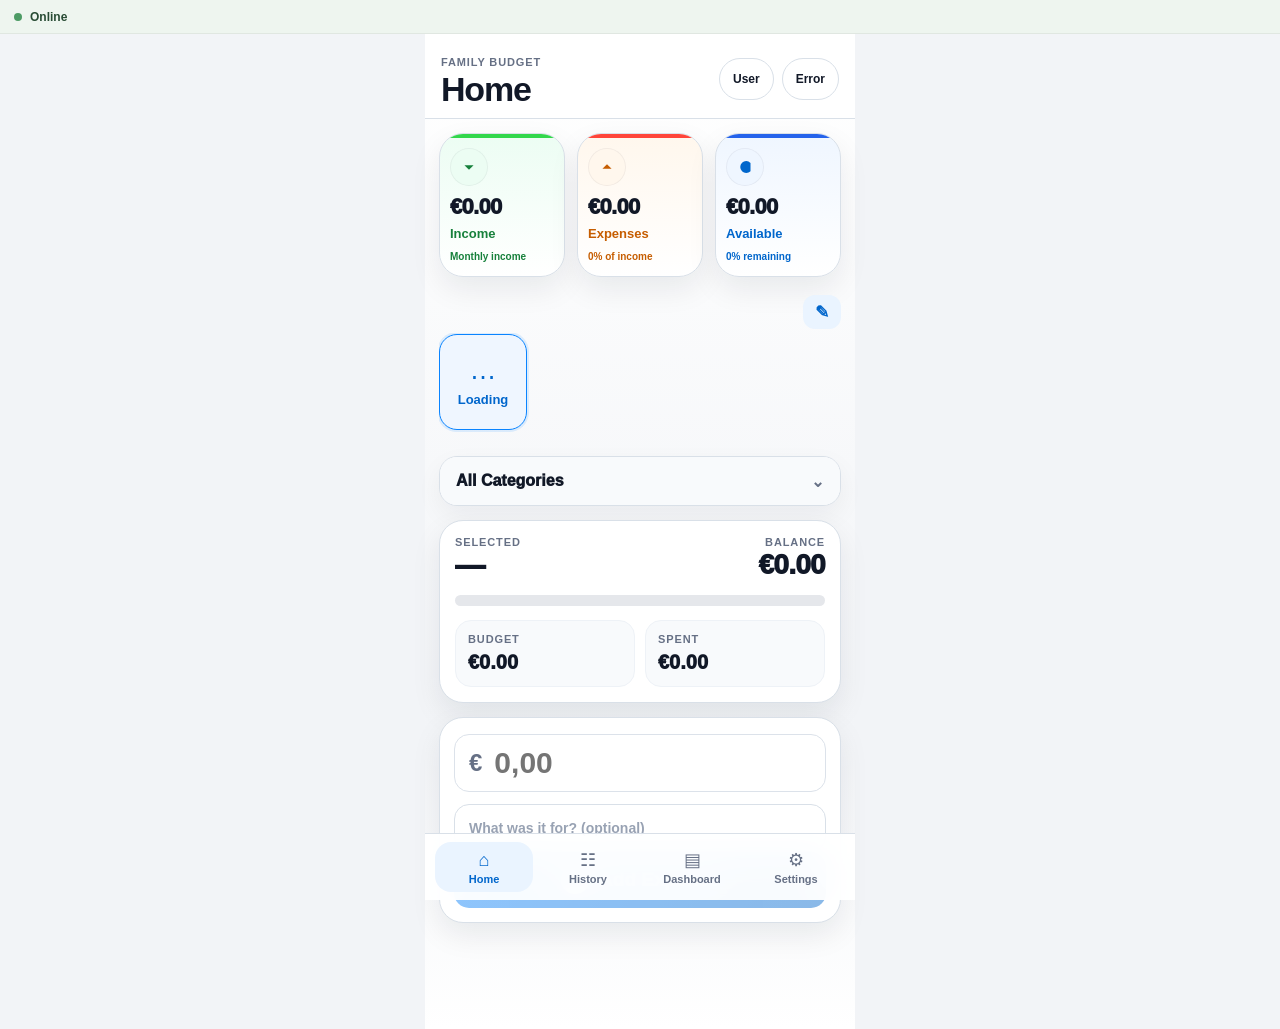
==== commit ad247a53: "BudgetTracker v1.1.0 Offline Engine Beta" ====
--- a/home-v2/index.html
+++ b/home-v2/index.html
@@ -6,6 +6,7 @@
 <link rel="stylesheet" href="home-v2.css">
 </head>
 <body>
+<div id="syncStatusV2" class="sync-status-v2 online" role="status" aria-live="polite"><span class="sync-dot-v2"></span><strong>Online</strong><small id="syncPendingV2"></small><button id="syncNowBtnV2" type="button" class="hidden">Sync now</button></div>
 <main class="app">
 <header class="header">
       <div><span>Family Budget</span><h1 id="pageTitleV2">Home</h1></div>
@@ -282,6 +283,7 @@
     </nav>
 </main>
 <script src="config.js"></script>
+<script src="offline-store.js"></script>
 <script src="home-v2.js"></script>
 </body>
 </html>
--- a/home-v2/home-v2.css
+++ b/home-v2/home-v2.css
@@ -1690,3 +1690,12 @@
 .manage-category-row-v2.dragging-v15{opacity:.45;transform:scale(.99)}
 .manage-category-main-v2 small{line-height:1.35}
 .manage-category-actions-v2 button[data-action="merge"]{font-size:15px}
+
+
+/* BudgetTracker v1.1.0 — Offline / sync status */
+.sync-status-v2{position:sticky;top:0;z-index:1000;display:flex;align-items:center;gap:8px;min-height:34px;padding:6px 14px;background:#eef5ef;color:#284b34;border-bottom:1px solid rgba(0,0,0,.06);font-size:12px}
+.sync-status-v2.offline{background:#fff4df;color:#75521a}.sync-status-v2.syncing{background:#eaf1ff;color:#294f85}.sync-status-v2.error{background:#fff0ef;color:#8b332c}
+.sync-dot-v2{width:8px;height:8px;border-radius:50%;background:#4d9b65;flex:0 0 auto}.offline .sync-dot-v2{background:#d79a32}.syncing .sync-dot-v2{background:#4e79b8;animation:syncPulseV2 1s infinite}.error .sync-dot-v2{background:#c8574d}
+.sync-status-v2 small{opacity:.75}.sync-status-v2 button{margin-left:auto;border:0;border-radius:999px;padding:5px 10px;background:rgba(255,255,255,.75);font:inherit;font-weight:700;color:inherit}.sync-status-v2 button.hidden{display:none}
+.history-action-v2.pending{background:#fff1cc;color:#77551a}.history-item-v2.pending-sync{outline:1px dashed rgba(215,154,50,.55)}
+@keyframes syncPulseV2{50%{opacity:.35}}
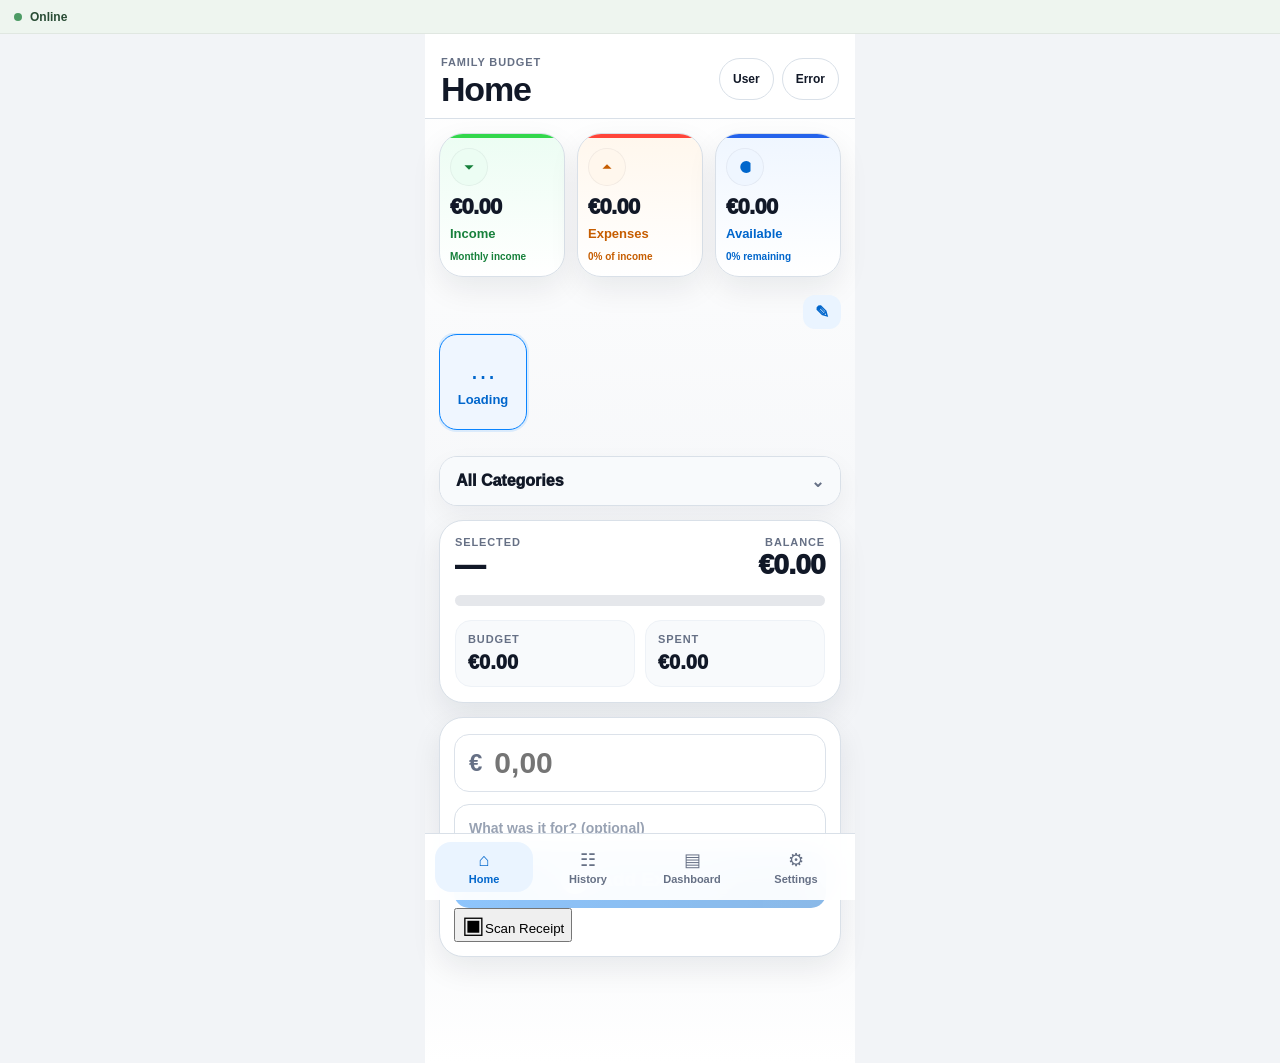
==== commit 2d986f45: "Added the first Receipt Scanner UI prototype with camera capture, photo selection, receipt preview, " ====
--- a/home-v2/index.html
+++ b/home-v2/index.html
@@ -2,7 +2,7 @@
 <html lang="el">
 <head>
 <meta charset="UTF-8"><meta name="viewport" content="width=device-width,initial-scale=1,viewport-fit=cover">
-<title>Family Budget — Phase 15.2 Performance Fix</title>
+<title>Family Budget — v1.3.0 Receipt Scanner UI</title>
 <link rel="stylesheet" href="home-v2.css">
 </head>
 <body>
@@ -87,6 +87,7 @@
         <input id="expenseNoteV2" type="text" maxlength="80" placeholder="What was it for? (optional)" autocomplete="off">
       </div>
 <button id="addExpenseBtnV2" class="add" type="button"><span>＋</span>Add Expense</button>
+<button id="scanReceiptBtnV2" class="scan-receipt-home-v2" type="button"><span aria-hidden="true">▣</span>Scan Receipt</button>
 </section>
 
 <div id="homeMessage" class="home-message hidden"></div>
@@ -94,6 +95,56 @@
 </div>
 
     
+
+    <section id="receiptScannerViewV2" class="receipt-scanner-view-v2 hidden" aria-labelledby="receiptScannerTitleV2">
+      <div class="scanner-topbar-v2">
+        <button id="scannerBackBtnV2" class="scanner-back-v2" type="button" aria-label="Back to Home">←</button>
+        <div><span>New expense</span><h2 id="receiptScannerTitleV2">Receipt Scanner</h2></div>
+        <span class="scanner-user-v2">Scanning as <strong id="scannerUserV2">—</strong></span>
+      </div>
+
+      <section id="scannerStartStepV2" class="scanner-step-v2">
+        <div class="scanner-hero-v2">
+          <div class="scanner-camera-icon-v2" aria-hidden="true">▣</div>
+          <h3>Scan a receipt</h3>
+          <p>Take a clear photo or choose an existing image.</p>
+        </div>
+        <div class="scanner-source-grid-v2">
+          <button id="takeReceiptPhotoBtnV2" class="scanner-source-card-v2" type="button"><span aria-hidden="true">●</span><strong>Take Photo</strong><small>Open the camera</small></button>
+          <button id="chooseReceiptPhotoBtnV2" class="scanner-source-card-v2" type="button"><span aria-hidden="true">▧</span><strong>Choose Photo</strong><small>Use an existing image</small></button>
+        </div>
+        <input id="receiptCameraInputV2" class="scanner-file-input-v2" type="file" accept="image/*" capture="environment">
+        <input id="receiptGalleryInputV2" class="scanner-file-input-v2" type="file" accept="image/*">
+      </section>
+
+      <section id="scannerPreviewStepV2" class="scanner-step-v2 hidden">
+        <div class="scanner-section-heading-v2"><span>Step 2</span><h3>Adjust Receipt</h3><p>Check the photo before continuing.</p></div>
+        <div class="scanner-preview-frame-v2"><img id="receiptPreviewImageV2" alt="Receipt preview"></div>
+        <div class="scanner-adjust-actions-v2">
+          <button id="rotateReceiptBtnV2" type="button">↻ Rotate</button>
+          <button id="cropReceiptBtnV2" type="button">⌗ Crop</button>
+        </div>
+        <p id="scannerCropNoteV2" class="scanner-inline-note-v2 hidden">Crop controls will be enabled with the OCR engine.</p>
+        <div class="scanner-bottom-actions-v2"><button id="retakeReceiptBtnV2" class="secondary" type="button">Retake</button><button id="continueReceiptBtnV2" class="primary" type="button">Continue</button></div>
+      </section>
+
+      <section id="scannerReviewStepV2" class="scanner-step-v2 hidden">
+        <div class="scanner-section-heading-v2"><span>Step 3</span><h3>Receipt Review</h3><p>OCR fields arrive in the next update.</p></div>
+        <article class="receipt-review-card-v2">
+          <img id="receiptReviewThumbV2" alt="Selected receipt">
+          <div class="receipt-review-placeholder-v2">
+            <span>Merchant</span><strong>Waiting for OCR</strong>
+            <span>Amount</span><strong>€—</strong>
+            <span>Category</span><strong>Not selected</strong>
+            <span>Date</span><strong id="receiptReviewDateV2">Today</strong>
+          </div>
+        </article>
+        <div class="scanner-assignment-v2"><span>Expense owner</span><strong id="receiptReviewUserV2">—</strong><small>Uses the user selected on Home.</small></div>
+        <div class="scanner-bottom-actions-v2"><button id="cancelReceiptBtnV2" class="secondary" type="button">Cancel</button><button id="saveReceiptPrototypeBtnV2" class="primary" type="button">Save</button></div>
+        <p class="scanner-inline-note-v2">UI prototype only — this version does not create an expense.</p>
+      </section>
+    </section>
+
     <section id="historyViewV2" class="history-view-v2 hidden">
       <section class="history-hero-v2">
         <div>
@@ -249,6 +300,81 @@
         </div>
       </details>
 
+
+      <details class="settings-menu-v2" id="syncCenterMenuV2">
+        <summary>Sync Center</summary>
+        <div class="settings-menu-content-v2 sync-center-v2">
+          <div class="sync-center-grid-v2">
+            <div><span>Connection</span><strong id="syncCenterConnectionV2">—</strong></div>
+            <div><span>Pending</span><strong id="syncCenterPendingV2">0</strong></div>
+            <div><span>Last success</span><strong id="syncCenterLastSuccessV2">Never</strong></div>
+            <div><span>Last failure</span><strong id="syncCenterLastFailureV2">None</strong></div>
+            <div><span>Last duration</span><strong id="syncCenterDurationV2">—</strong></div>
+            <div><span>App version</span><strong id="syncCenterVersionV2">—</strong></div>
+          </div>
+          <div id="syncCenterQueueV2" class="sync-center-queue-v2"></div>
+          <div class="sync-center-actions-v2">
+            <button id="syncCenterRetryBtnV2" class="save-budgets-btn-v2" type="button">Retry Now</button>
+            <button id="syncCenterRefreshBtnV2" class="month-action-v2 clear" type="button">Refresh Status</button>
+            <button id="syncCenterClearBtnV2" class="month-action-v2 delete" type="button">Clear Pending Queue</button>
+          </div>
+          <p>Pending expenses stay safely on this device until they are synchronized. Clear Pending Queue is intended only for recovery or testing.</p>
+        </div>
+      </details>
+
+      
+<details class="settings-menu-v2" id="developerMenuV2">
+        <summary>Developer</summary>
+        <div class="settings-menu-content-v2">
+          <label class="developer-toggle-v2"><input type="checkbox" id="developerModeSwitchV2"> Enable Developer Mode</label>
+          <section id="developerPanelV2" class="developer-panel-v2" hidden>
+            <div class="developer-panel-header-v2">
+              <div><strong>Developer Diagnostics</strong><span>Read-only application status</span></div>
+              <small>Last check: <span id="devLastCheckedV2">Not checked</span></small>
+            </div>
+            <div class="developer-grid-v2">
+              <div><span>App version</span><strong id="devAppVersionV2">—</strong></div>
+              <div><span>Connection</span><strong id="devConnectionV2">—</strong></div>
+              <div><span>API status</span><strong id="devApiStatusV2">—</strong></div>
+              <div><span>Current month</span><strong id="devCurrentMonthV2">—</strong></div>
+              <div><span>Cached transactions</span><strong id="devCachedTransactionsV2">0</strong></div>
+              <div><span>Pending sync queue</span><strong id="devPendingQueueV2">0</strong></div>
+              <div><span>Last successful sync</span><strong id="devLastSyncV2">Never</strong></div>
+              <div><span>Last sync error</span><strong id="devLastSyncErrorV2">None</strong></div>
+            </div>
+            <div class="developer-section-v2">
+              <strong class="developer-section-title-v2">Performance</strong>
+              <div class="developer-grid-v2">
+                <div><span>App data load</span><strong id="devAppDataLoadV2">Not measured</strong></div>
+                <div><span>History load</span><strong id="devHistoryLoadV2">Not measured</strong></div>
+                <div><span>Dashboard load</span><strong id="devDashboardLoadV2">Not measured</strong></div>
+              </div>
+            </div>
+            <div class="developer-section-v2">
+              <strong class="developer-section-title-v2">Session Info</strong>
+              <div class="developer-grid-v2">
+                <div><span>Browser</span><strong id="devBrowserV2">—</strong></div>
+                <div><span>Platform</span><strong id="devPlatformV2">—</strong></div>
+                <div><span>Screen</span><strong id="devScreenV2">—</strong></div>
+                <div><span>Mode</span><strong id="devPwaModeV2">—</strong></div>
+                <div><span>Timezone</span><strong id="devTimezoneV2">—</strong></div>
+                <div><span>Current view</span><strong id="devCurrentViewV2">—</strong></div>
+              </div>
+            </div>
+            <div class="developer-section-v2">
+              <strong class="developer-section-title-v2">Last Errors</strong>
+              <div id="devErrorsListV2" class="developer-errors-v2"></div>
+            </div>
+            <div class="developer-actions-v2">
+              <button id="refreshDeveloperDiagnosticsBtnV2" class="save-budgets-btn-v2" type="button">Refresh Diagnostics</button>
+              <button id="copyDeveloperDiagnosticsBtnV2" class="month-action-v2 clear" type="button">Copy Diagnostics</button>
+              <button id="refreshDeveloperDataBtnV2" class="month-action-v2 clear" type="button">Refresh App Data</button>
+            </div>
+            <p>Developer tools are read-only and do not delete local or cloud data.</p>
+          </section>
+        </div>
+      </details>
+
       <details class="settings-menu-v2">
         <summary>Month Management</summary>
         <div class="settings-menu-content-v2">
--- a/home-v2/home-v2.css
+++ b/home-v2/home-v2.css
@@ -1699,3 +1699,42 @@
 .sync-status-v2 small{opacity:.75}.sync-status-v2 button{margin-left:auto;border:0;border-radius:999px;padding:5px 10px;background:rgba(255,255,255,.75);font:inherit;font-weight:700;color:inherit}.sync-status-v2 button.hidden{display:none}
 .history-action-v2.pending{background:#fff1cc;color:#77551a}.history-item-v2.pending-sync{outline:1px dashed rgba(215,154,50,.55)}
 @keyframes syncPulseV2{50%{opacity:.35}}
+
+
+/* BudgetTracker v1.1.1 — Sync Center */
+.sync-center-grid-v2{display:grid;grid-template-columns:repeat(2,minmax(0,1fr));gap:10px;margin-bottom:14px}
+.sync-center-grid-v2>div{display:flex;flex-direction:column;gap:4px;padding:12px;border:1px solid #e2e7e2;border-radius:13px;background:#f8faf8}
+.sync-center-grid-v2 span{font-size:11px;color:#727b74}.sync-center-grid-v2 strong{font-size:13px;color:#29342c;overflow-wrap:anywhere}
+.sync-center-queue-v2{display:flex;flex-direction:column;gap:8px;margin:10px 0 14px}.sync-center-empty-v2{padding:13px;border:1px dashed #d7ddd7;border-radius:12px;color:#737c75;text-align:center;font-size:13px}
+.sync-center-item-v2{display:flex;justify-content:space-between;align-items:flex-start;gap:12px;padding:11px 12px;border:1px solid #e4e8e4;border-radius:12px;background:#fff}.sync-center-item-v2 div{display:flex;flex-direction:column;gap:3px;min-width:0}.sync-center-item-v2 strong{font-size:13px}.sync-center-item-v2 span,.sync-center-item-v2 small{font-size:11px;color:#737c75;overflow-wrap:anywhere}.sync-center-item-v2 small{color:#9a433d}.sync-center-item-v2 em{font-style:normal;font-size:10px;color:#7c857e;white-space:nowrap}
+.sync-center-actions-v2{display:grid;grid-template-columns:1fr 1fr;gap:9px}.sync-center-actions-v2 .save-budgets-btn-v2{grid-column:1/-1}.sync-center-actions-v2 button:disabled{opacity:.45;cursor:not-allowed}
+@media(max-width:420px){.sync-center-grid-v2{grid-template-columns:1fr}.sync-center-actions-v2{grid-template-columns:1fr}.sync-center-actions-v2 .save-budgets-btn-v2{grid-column:auto}}
+
+
+/* BudgetTracker v1.2.0 — Developer Diagnostics */
+.developer-toggle-v2{display:flex;align-items:center;gap:10px;font-weight:600;color:var(--ink)}
+.developer-toggle-v2 input{width:20px!important;height:20px!important;min-height:20px!important;padding:0!important;flex:0 0 auto}
+.developer-panel-v2{margin-top:14px;padding:14px;border:1px solid #dfe5df;border-radius:16px;background:#f8faf8}
+.developer-panel-v2[hidden]{display:none!important}
+.developer-panel-header-v2{display:flex;justify-content:space-between;align-items:flex-start;gap:12px;margin-bottom:13px}
+.developer-panel-header-v2>div{display:flex;flex-direction:column;gap:3px}.developer-panel-header-v2 strong{font-size:15px}.developer-panel-header-v2 span,.developer-panel-header-v2 small{font-size:11px;color:#727b74}
+.developer-grid-v2{display:grid;grid-template-columns:repeat(2,minmax(0,1fr));gap:9px;margin-bottom:13px}
+.developer-grid-v2>div{display:flex;flex-direction:column;gap:4px;min-width:0;padding:11px;border:1px solid #e2e7e2;border-radius:12px;background:#fff}
+.developer-grid-v2 span{font-size:11px;color:#727b74}.developer-grid-v2 strong{font-size:13px;color:#29342c;overflow-wrap:anywhere}
+.developer-panel-v2 p{margin:10px 0 0;font-size:11px;color:#737c75;text-align:center}
+.developer-panel-v2 button:disabled{opacity:.55;cursor:wait}
+@media(max-width:420px){.developer-grid-v2{grid-template-columns:1fr}.developer-panel-header-v2{flex-direction:column}}
+
+/* BudgetTracker v1.2.1 — Developer Tools */
+.developer-section-v2{margin-top:16px;padding-top:14px;border-top:1px solid #e1e7e1}
+.developer-section-title-v2{display:block;margin-bottom:10px;font-size:13px;color:#3a463d}
+.developer-actions-v2{display:grid;grid-template-columns:1fr 1fr;gap:9px;margin-top:15px}
+.developer-actions-v2 .save-budgets-btn-v2{grid-column:1/-1}
+.developer-errors-v2{display:flex;flex-direction:column;gap:8px}
+.developer-errors-v2 article{display:grid;grid-template-columns:1fr auto;gap:3px 8px;padding:10px;border:1px solid #e2e7e2;border-radius:12px;background:#fff}
+.developer-errors-v2 article strong{font-size:12px;color:#29342c}
+.developer-errors-v2 article span{grid-column:1/-1;font-size:12px;color:#4d5850;overflow-wrap:anywhere}
+.developer-errors-v2 article small{grid-column:2;grid-row:1;font-size:10px;color:#7d867f}
+.developer-empty-v2{padding:11px;border:1px dashed #d6ddd7;border-radius:12px;background:#fff;font-size:11px;color:#737c75;text-align:center}
+@media(max-width:420px){.developer-actions-v2{grid-template-columns:1fr}.developer-actions-v2 .save-budgets-btn-v2{grid-column:auto}}
+\n\n/* v1.3.0 Receipt Scanner UI */\n.scan-receipt-home-v2{width:100%;min-height:58px;margin-top:12px;border:1.5px solid #b9d6ff;border-radius:18px;background:#eef6ff;color:#0969da;font:800 17px/1.1 inherit;display:flex;align-items:center;justify-content:center;gap:10px;cursor:pointer}.scan-receipt-home-v2 span{font-size:24px}.receipt-scanner-view-v2{padding-bottom:96px}.scanner-topbar-v2{display:grid;grid-template-columns:48px 1fr auto;gap:12px;align-items:center;margin-bottom:20px}.scanner-topbar-v2 h2{margin:2px 0 0;font-size:25px}.scanner-topbar-v2>div>span{font-size:13px;color:#77808a;font-weight:700;text-transform:uppercase;letter-spacing:.06em}.scanner-back-v2{width:46px;height:46px;border:0;border-radius:15px;background:#eef1f4;font-size:25px;cursor:pointer}.scanner-user-v2{font-size:12px;color:#7c8580;text-align:right}.scanner-user-v2 strong{display:block;color:#18222f;font-size:15px;margin-top:3px}.scanner-step-v2{background:#fff;border:1px solid #dbe3ea;border-radius:28px;padding:22px;box-shadow:0 12px 30px rgba(31,52,73,.07)}.scanner-hero-v2{text-align:center;padding:20px 10px 24px}.scanner-camera-icon-v2{width:84px;height:84px;border-radius:26px;background:#eaf4ff;color:#0b78f0;margin:0 auto 15px;display:grid;place-items:center;font-size:38px}.scanner-hero-v2 h3,.scanner-section-heading-v2 h3{margin:0;color:#101827;font-size:26px}.scanner-hero-v2 p,.scanner-section-heading-v2 p{margin:8px 0 0;color:#717b86;font-size:15px}.scanner-source-grid-v2{display:grid;grid-template-columns:1fr 1fr;gap:14px}.scanner-source-card-v2{min-height:150px;border:1px solid #dbe3ea;border-radius:22px;background:#f8fafb;display:flex;flex-direction:column;align-items:center;justify-content:center;gap:8px;cursor:pointer;color:#152033}.scanner-source-card-v2>span{font-size:34px;color:#0b78f0}.scanner-source-card-v2 strong{font-size:18px}.scanner-source-card-v2 small{color:#7d8791}.scanner-file-input-v2{display:none}.scanner-section-heading-v2{margin-bottom:18px}.scanner-section-heading-v2>span{font-size:12px;font-weight:800;color:#0b78f0;text-transform:uppercase;letter-spacing:.08em}.scanner-preview-frame-v2{height:min(58vh,560px);min-height:330px;border-radius:22px;background:#eef1f3;overflow:hidden;display:grid;place-items:center}.scanner-preview-frame-v2 img{max-width:92%;max-height:92%;object-fit:contain;transition:transform .2s ease}.scanner-adjust-actions-v2{display:grid;grid-template-columns:1fr 1fr;gap:12px;margin-top:14px}.scanner-adjust-actions-v2 button{min-height:50px;border:1px solid #d6dee5;border-radius:16px;background:#f7f9fa;font:750 15px inherit}.scanner-bottom-actions-v2{display:grid;grid-template-columns:1fr 1fr;gap:14px;margin-top:20px}.scanner-bottom-actions-v2 button{min-height:58px;border-radius:18px;font:800 17px inherit;cursor:pointer}.scanner-bottom-actions-v2 .secondary{background:#eef1f2;border:0;color:#111827}.scanner-bottom-actions-v2 .primary{background:#174b38;border:0;color:#fff}.scanner-inline-note-v2{text-align:center;color:#7a837f;font-size:13px;margin:14px 0 0}.receipt-review-card-v2{display:grid;grid-template-columns:115px 1fr;gap:18px;border:1px solid #dfe6eb;border-radius:22px;padding:14px;background:#fafcfc}.receipt-review-card-v2 img{width:115px;height:170px;object-fit:cover;border-radius:16px;background:#edf1f3}.receipt-review-placeholder-v2{display:grid;grid-template-columns:1fr auto;gap:8px 12px;align-content:center}.receipt-review-placeholder-v2 span{color:#7c8580;font-size:13px}.receipt-review-placeholder-v2 strong{text-align:right;color:#18212e;font-size:15px}.scanner-assignment-v2{margin-top:16px;padding:16px 18px;border-radius:18px;background:#f1f7f3;display:grid;grid-template-columns:1fr auto;gap:3px 12px}.scanner-assignment-v2 span{color:#6f7b74;font-size:13px}.scanner-assignment-v2 strong{grid-row:1/3;grid-column:2;font-size:18px;align-self:center}.scanner-assignment-v2 small{color:#7b8680}.hidden{display:none!important}@media(max-width:620px){.scanner-topbar-v2{grid-template-columns:44px 1fr}.scanner-user-v2{grid-column:2;text-align:left}.scanner-source-grid-v2{grid-template-columns:1fr}.scanner-source-card-v2{min-height:118px}.receipt-review-card-v2{grid-template-columns:90px 1fr}.receipt-review-card-v2 img{width:90px;height:145px}}\n
